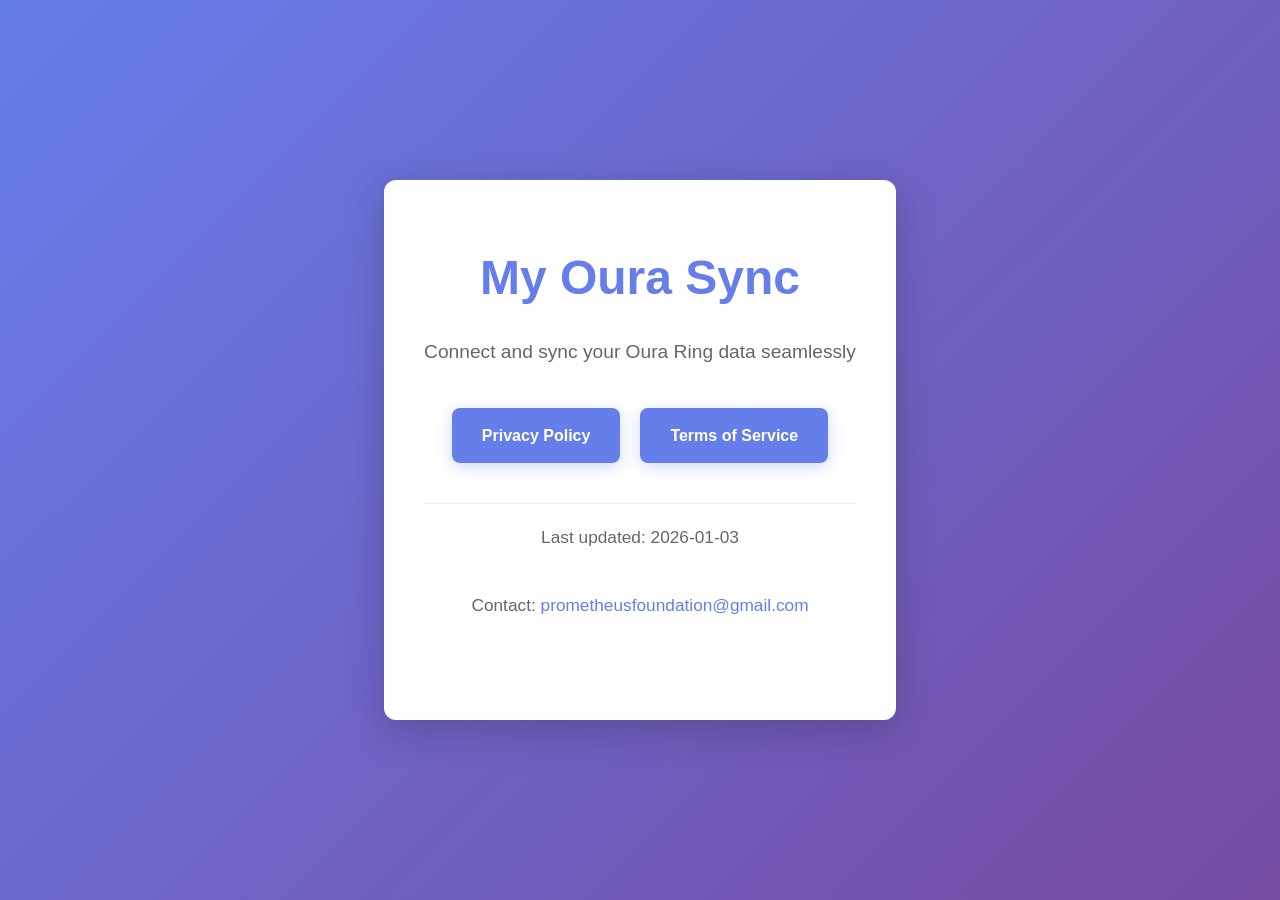
==== index.html @ f26ac32b "Add GitHub Pages with privacy policy, terms of service, and documentation Co-authored-by: MichaelSGr" ====
<!DOCTYPE html>
<html lang="en">
<head>
    <meta charset="UTF-8">
    <meta name="viewport" content="width=device-width, initial-scale=1.0">
    <title>My Oura Sync</title>
    <style>
        * {
            margin: 0;
            padding: 0;
            box-sizing: border-box;
        }
        
        body {
            font-family: -apple-system, BlinkMacSystemFont, 'Segoe UI', Roboto, Oxygen, Ubuntu, Cantarell, sans-serif;
            line-height: 1.6;
            color: #333;
            background: linear-gradient(135deg, #667eea 0%, #764ba2 100%);
            min-height: 100vh;
            display: flex;
            align-items: center;
            justify-content: center;
            padding: 20px;
        }
        
        .container {
            max-width: 800px;
            background: white;
            padding: 60px 40px;
            border-radius: 12px;
            box-shadow: 0 10px 40px rgba(0, 0, 0, 0.2);
            text-align: center;
        }
        
        h1 {
            color: #667eea;
            font-size: 3em;
            margin-bottom: 20px;
            font-weight: 700;
        }
        
        p {
            font-size: 1.2em;
            color: #666;
            margin-bottom: 40px;
        }
        
        .links {
            display: flex;
            gap: 20px;
            justify-content: center;
            flex-wrap: wrap;
        }
        
        .links a {
            display: inline-block;
            padding: 15px 30px;
            background: #667eea;
            color: white;
            text-decoration: none;
            border-radius: 8px;
            font-weight: 600;
            transition: all 0.3s ease;
            box-shadow: 0 4px 15px rgba(102, 126, 234, 0.3);
        }
        
        .links a:hover {
            background: #764ba2;
            transform: translateY(-2px);
            box-shadow: 0 6px 20px rgba(118, 75, 162, 0.4);
        }
        
        .footer {
            margin-top: 40px;
            padding-top: 20px;
            border-top: 1px solid #eee;
            color: #999;
            font-size: 0.9em;
        }
        
        .footer a {
            color: #667eea;
            text-decoration: none;
        }
        
        .footer a:hover {
            text-decoration: underline;
        }
    </style>
</head>
<body>
    <div class="container">
        <h1>My Oura Sync</h1>
        <p>Connect and sync your Oura Ring data seamlessly</p>
        
        <div class="links">
            <a href="privacy.html">Privacy Policy</a>
            <a href="terms.html">Terms of Service</a>
        </div>
        
        <div class="footer">
            <p>Last updated: 2026-01-03</p>
            <p>Contact: <a href="mailto:prometheusfoundation@gmail.com">prometheusfoundation@gmail.com</a></p>
        </div>
    </div>
</body>
</html>
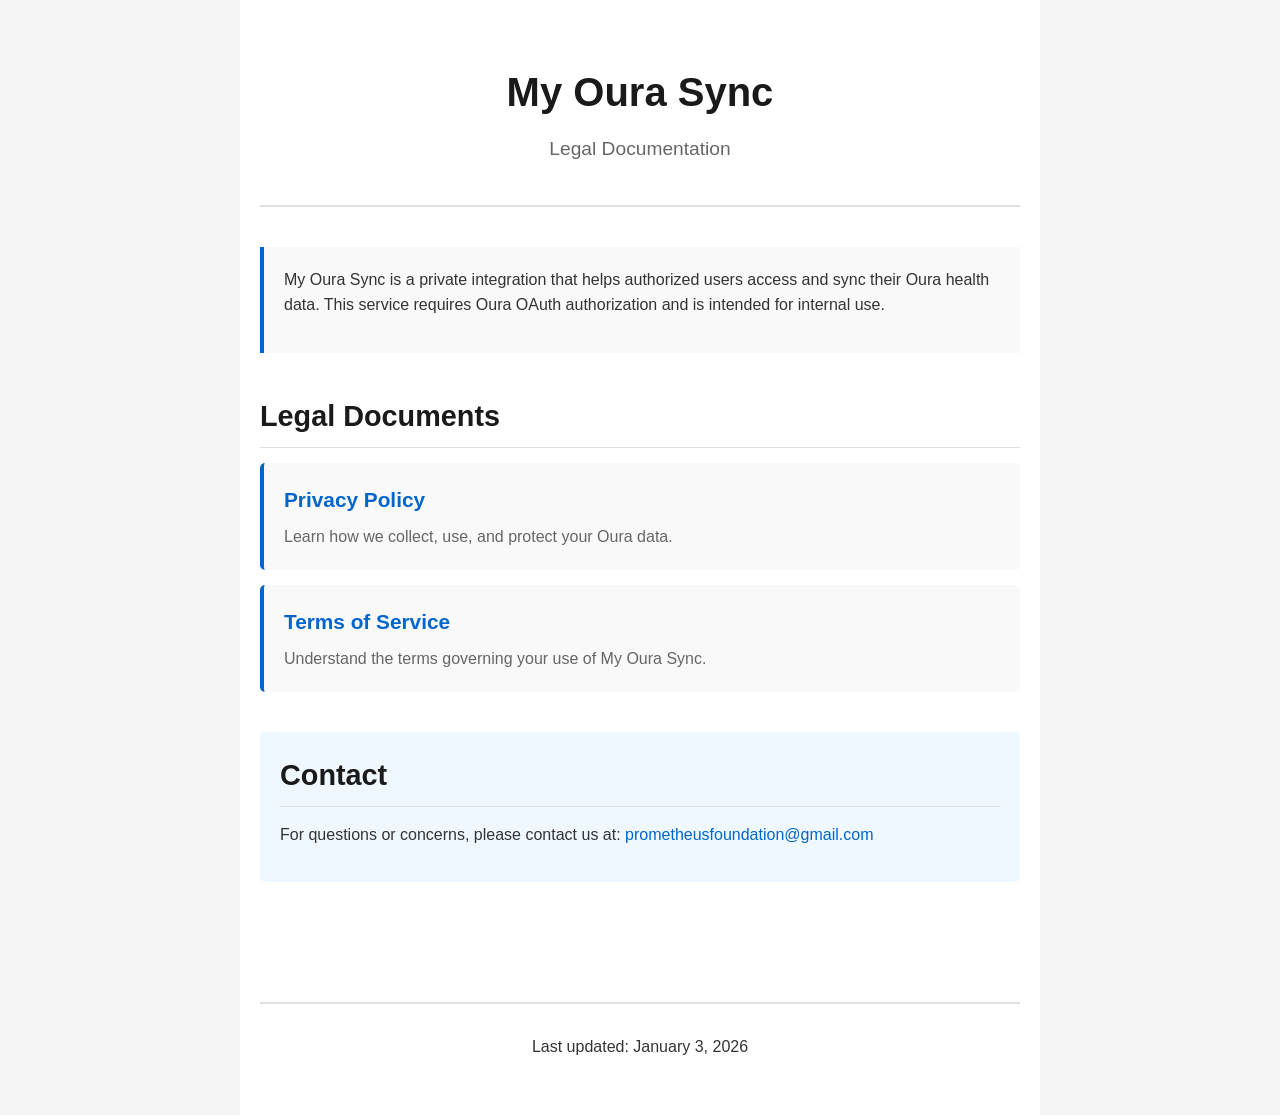
==== commit 8716abef: "Add complete GitHub Pages legal documentation project Co-authored-by: MichaelSGreen <25015120+Michae" ====
--- a/index.html
+++ b/index.html
@@ -3,105 +3,52 @@
 <head>
     <meta charset="UTF-8">
     <meta name="viewport" content="width=device-width, initial-scale=1.0">
-    <title>My Oura Sync</title>
-    <style>
-        * {
-            margin: 0;
-            padding: 0;
-            box-sizing: border-box;
-        }
-        
-        body {
-            font-family: -apple-system, BlinkMacSystemFont, 'Segoe UI', Roboto, Oxygen, Ubuntu, Cantarell, sans-serif;
-            line-height: 1.6;
-            color: #333;
-            background: linear-gradient(135deg, #667eea 0%, #764ba2 100%);
-            min-height: 100vh;
-            display: flex;
-            align-items: center;
-            justify-content: center;
-            padding: 20px;
-        }
-        
-        .container {
-            max-width: 800px;
-            background: white;
-            padding: 60px 40px;
-            border-radius: 12px;
-            box-shadow: 0 10px 40px rgba(0, 0, 0, 0.2);
-            text-align: center;
-        }
-        
-        h1 {
-            color: #667eea;
-            font-size: 3em;
-            margin-bottom: 20px;
-            font-weight: 700;
-        }
-        
-        p {
-            font-size: 1.2em;
-            color: #666;
-            margin-bottom: 40px;
-        }
-        
-        .links {
-            display: flex;
-            gap: 20px;
-            justify-content: center;
-            flex-wrap: wrap;
-        }
-        
-        .links a {
-            display: inline-block;
-            padding: 15px 30px;
-            background: #667eea;
-            color: white;
-            text-decoration: none;
-            border-radius: 8px;
-            font-weight: 600;
-            transition: all 0.3s ease;
-            box-shadow: 0 4px 15px rgba(102, 126, 234, 0.3);
-        }
-        
-        .links a:hover {
-            background: #764ba2;
-            transform: translateY(-2px);
-            box-shadow: 0 6px 20px rgba(118, 75, 162, 0.4);
-        }
-        
-        .footer {
-            margin-top: 40px;
-            padding-top: 20px;
-            border-top: 1px solid #eee;
-            color: #999;
-            font-size: 0.9em;
-        }
-        
-        .footer a {
-            color: #667eea;
-            text-decoration: none;
-        }
-        
-        .footer a:hover {
-            text-decoration: underline;
-        }
-    </style>
+    <meta name="description" content="My Oura Sync - Legal Documentation">
+    <title>My Oura Sync - Legal Documentation</title>
+    <link rel="stylesheet" href="styles.css">
 </head>
 <body>
     <div class="container">
-        <h1>My Oura Sync</h1>
-        <p>Connect and sync your Oura Ring data seamlessly</p>
-        
-        <div class="links">
-            <a href="privacy.html">Privacy Policy</a>
-            <a href="terms.html">Terms of Service</a>
-        </div>
-        
-        <div class="footer">
-            <p>Last updated: 2026-01-03</p>
-            <p>Contact: <a href="mailto:prometheusfoundation@gmail.com">prometheusfoundation@gmail.com</a></p>
-        </div>
+        <header>
+            <h1>My Oura Sync</h1>
+            <p class="subtitle">Legal Documentation</p>
+        </header>
+
+        <main>
+            <section class="intro">
+                <p>
+                    My Oura Sync is a private integration that helps authorized users 
+                    access and sync their Oura health data. This service requires Oura 
+                    OAuth authorization and is intended for internal use.
+                </p>
+            </section>
+
+            <section class="links">
+                <h2>Legal Documents</h2>
+                <ul>
+                    <li>
+                        <a href="privacy.html">Privacy Policy</a>
+                        <p>Learn how we collect, use, and protect your Oura data.</p>
+                    </li>
+                    <li>
+                        <a href="terms.html">Terms of Service</a>
+                        <p>Understand the terms governing your use of My Oura Sync.</p>
+                    </li>
+                </ul>
+            </section>
+
+            <section class="contact">
+                <h2>Contact</h2>
+                <p>
+                    For questions or concerns, please contact us at: 
+                    <a href="mailto:prometheusfoundation@gmail.com">prometheusfoundation@gmail.com</a>
+                </p>
+            </section>
+        </main>
+
+        <footer>
+            <p>Last updated: January 3, 2026</p>
+        </footer>
     </div>
 </body>
 </html>
--- a/styles.css
+++ b/styles.css
@@ -0,0 +1,259 @@
+/* Reset and Base Styles */
+* {
+    margin: 0;
+    padding: 0;
+    box-sizing: border-box;
+}
+
+body {
+    font-family: -apple-system, BlinkMacSystemFont, 'Segoe UI', 'Roboto', 'Helvetica Neue', Arial, sans-serif;
+    line-height: 1.6;
+    color: #333;
+    background-color: #f5f5f5;
+}
+
+/* Container */
+.container {
+    max-width: 800px;
+    margin: 0 auto;
+    padding: 20px;
+    background-color: #fff;
+    min-height: 100vh;
+}
+
+/* Header */
+header {
+    text-align: center;
+    padding: 40px 0 30px;
+    border-bottom: 2px solid #e0e0e0;
+    margin-bottom: 40px;
+}
+
+header h1 {
+    font-size: 2.5rem;
+    font-weight: 700;
+    color: #1a1a1a;
+    margin-bottom: 10px;
+}
+
+.subtitle {
+    font-size: 1.2rem;
+    color: #666;
+    margin-bottom: 10px;
+}
+
+.date {
+    font-size: 0.9rem;
+    color: #999;
+    font-style: italic;
+}
+
+/* Navigation */
+.breadcrumb {
+    padding: 20px 0;
+}
+
+.breadcrumb a {
+    color: #0066cc;
+    text-decoration: none;
+    font-size: 0.95rem;
+}
+
+.breadcrumb a:hover {
+    text-decoration: underline;
+}
+
+/* Main Content */
+main {
+    padding: 0 0 40px;
+}
+
+section {
+    margin-bottom: 40px;
+}
+
+h2 {
+    font-size: 1.8rem;
+    color: #1a1a1a;
+    margin-bottom: 15px;
+    padding-bottom: 8px;
+    border-bottom: 1px solid #e0e0e0;
+}
+
+h3 {
+    font-size: 1.3rem;
+    color: #333;
+    margin-top: 20px;
+    margin-bottom: 10px;
+}
+
+p {
+    margin-bottom: 15px;
+}
+
+/* Links */
+a {
+    color: #0066cc;
+    text-decoration: none;
+}
+
+a:hover {
+    text-decoration: underline;
+}
+
+/* Lists */
+ul {
+    margin-left: 30px;
+    margin-bottom: 15px;
+}
+
+li {
+    margin-bottom: 10px;
+}
+
+/* Special Sections */
+.intro {
+    background-color: #f9f9f9;
+    padding: 20px;
+    border-left: 4px solid #0066cc;
+    margin-bottom: 30px;
+}
+
+.links {
+    margin-top: 40px;
+}
+
+.links ul {
+    list-style: none;
+    margin-left: 0;
+}
+
+.links li {
+    background-color: #f9f9f9;
+    padding: 20px;
+    margin-bottom: 15px;
+    border-radius: 5px;
+    border-left: 4px solid #0066cc;
+}
+
+.links li a {
+    font-size: 1.3rem;
+    font-weight: 600;
+    color: #0066cc;
+    display: block;
+    margin-bottom: 8px;
+}
+
+.links li p {
+    color: #666;
+    margin-bottom: 0;
+}
+
+.contact {
+    background-color: #f0f8ff;
+    padding: 20px;
+    border-radius: 5px;
+    margin-top: 30px;
+}
+
+.contact-email {
+    font-size: 1.1rem;
+    font-weight: 600;
+}
+
+/* Footer */
+footer {
+    text-align: center;
+    padding: 30px 0 20px;
+    border-top: 2px solid #e0e0e0;
+    margin-top: 40px;
+}
+
+.footer-nav {
+    margin-bottom: 15px;
+}
+
+.footer-nav a {
+    color: #0066cc;
+    text-decoration: none;
+    margin: 0 10px;
+}
+
+.footer-nav a:hover {
+    text-decoration: underline;
+}
+
+.footer-nav .separator {
+    color: #999;
+}
+
+.copyright {
+    font-size: 0.9rem;
+    color: #999;
+}
+
+/* Responsive Design */
+@media (max-width: 768px) {
+    .container {
+        padding: 15px;
+    }
+
+    header h1 {
+        font-size: 2rem;
+    }
+
+    .subtitle {
+        font-size: 1.1rem;
+    }
+
+    h2 {
+        font-size: 1.5rem;
+    }
+
+    h3 {
+        font-size: 1.2rem;
+    }
+
+    ul {
+        margin-left: 20px;
+    }
+
+    .links li a {
+        font-size: 1.2rem;
+    }
+}
+
+@media (max-width: 480px) {
+    header {
+        padding: 30px 0 20px;
+    }
+
+    header h1 {
+        font-size: 1.75rem;
+    }
+
+    .subtitle {
+        font-size: 1rem;
+    }
+
+    h2 {
+        font-size: 1.3rem;
+    }
+
+    section {
+        margin-bottom: 30px;
+    }
+
+    .intro, .links li {
+        padding: 15px;
+    }
+
+    .footer-nav a {
+        display: block;
+        margin: 5px 0;
+    }
+
+    .footer-nav .separator {
+        display: none;
+    }
+}
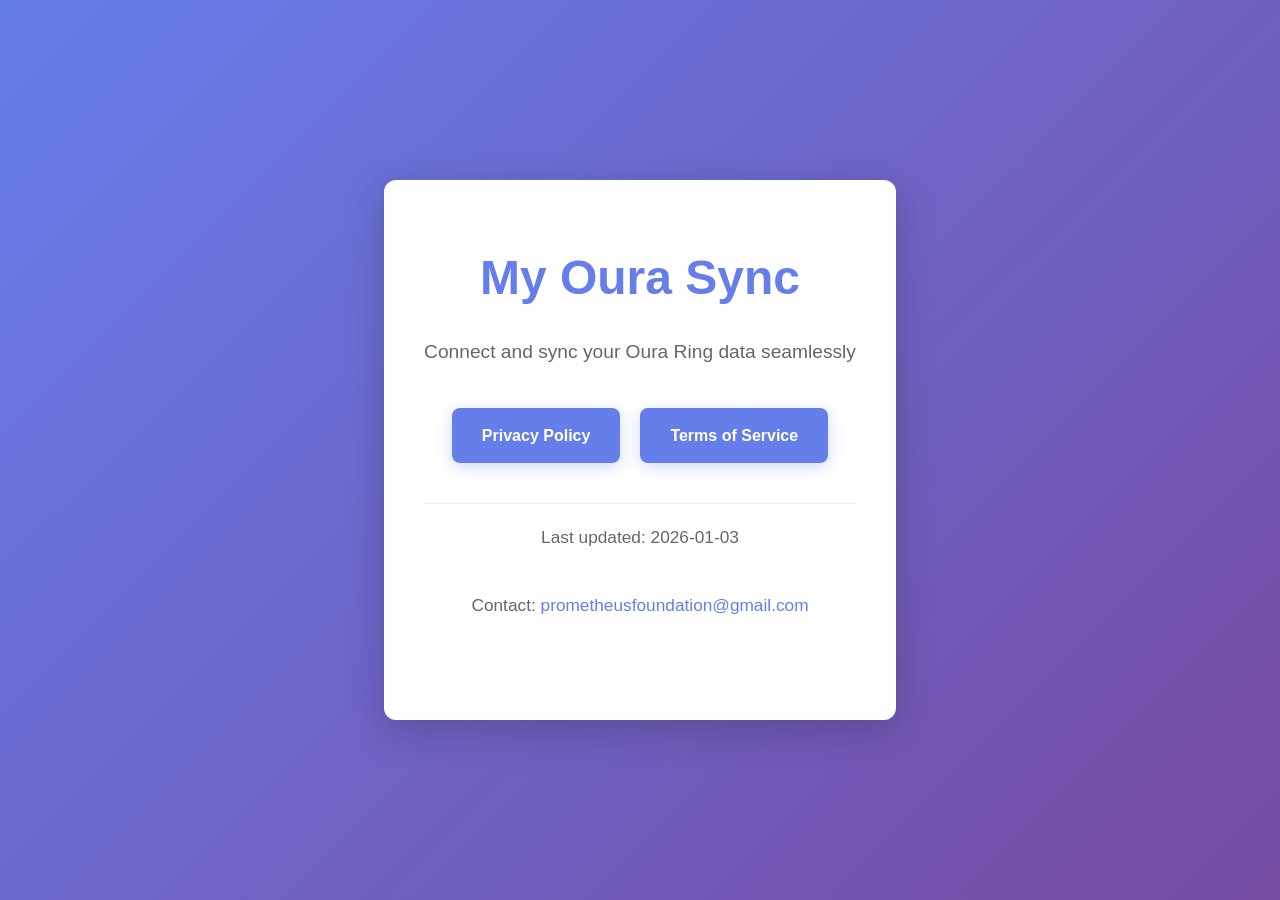
==== commit eee9ac36: "Merge 3068c215aa6a3d90b7e7e586124713746912e5b9 into 66895689fcd3843f798e90a2b6ae1b764dda83f5" ====
--- a/index.html
+++ b/index.html
@@ -3,52 +3,105 @@
 <head>
     <meta charset="UTF-8">
     <meta name="viewport" content="width=device-width, initial-scale=1.0">
-    <meta name="description" content="My Oura Sync - Legal Documentation">
-    <title>My Oura Sync - Legal Documentation</title>
-    <link rel="stylesheet" href="styles.css">
+    <title>My Oura Sync</title>
+    <style>
+        * {
+            margin: 0;
+            padding: 0;
+            box-sizing: border-box;
+        }
+        
+        body {
+            font-family: -apple-system, BlinkMacSystemFont, 'Segoe UI', Roboto, Oxygen, Ubuntu, Cantarell, sans-serif;
+            line-height: 1.6;
+            color: #333;
+            background: linear-gradient(135deg, #667eea 0%, #764ba2 100%);
+            min-height: 100vh;
+            display: flex;
+            align-items: center;
+            justify-content: center;
+            padding: 20px;
+        }
+        
+        .container {
+            max-width: 800px;
+            background: white;
+            padding: 60px 40px;
+            border-radius: 12px;
+            box-shadow: 0 10px 40px rgba(0, 0, 0, 0.2);
+            text-align: center;
+        }
+        
+        h1 {
+            color: #667eea;
+            font-size: 3em;
+            margin-bottom: 20px;
+            font-weight: 700;
+        }
+        
+        p {
+            font-size: 1.2em;
+            color: #666;
+            margin-bottom: 40px;
+        }
+        
+        .links {
+            display: flex;
+            gap: 20px;
+            justify-content: center;
+            flex-wrap: wrap;
+        }
+        
+        .links a {
+            display: inline-block;
+            padding: 15px 30px;
+            background: #667eea;
+            color: white;
+            text-decoration: none;
+            border-radius: 8px;
+            font-weight: 600;
+            transition: all 0.3s ease;
+            box-shadow: 0 4px 15px rgba(102, 126, 234, 0.3);
+        }
+        
+        .links a:hover {
+            background: #764ba2;
+            transform: translateY(-2px);
+            box-shadow: 0 6px 20px rgba(118, 75, 162, 0.4);
+        }
+        
+        .footer {
+            margin-top: 40px;
+            padding-top: 20px;
+            border-top: 1px solid #eee;
+            color: #999;
+            font-size: 0.9em;
+        }
+        
+        .footer a {
+            color: #667eea;
+            text-decoration: none;
+        }
+        
+        .footer a:hover {
+            text-decoration: underline;
+        }
+    </style>
 </head>
 <body>
     <div class="container">
-        <header>
-            <h1>My Oura Sync</h1>
-            <p class="subtitle">Legal Documentation</p>
-        </header>
-
-        <main>
-            <section class="intro">
-                <p>
-                    My Oura Sync is a private integration that helps authorized users 
-                    access and sync their Oura health data. This service requires Oura 
-                    OAuth authorization and is intended for internal use.
-                </p>
-            </section>
-
-            <section class="links">
-                <h2>Legal Documents</h2>
-                <ul>
-                    <li>
-                        <a href="privacy.html">Privacy Policy</a>
-                        <p>Learn how we collect, use, and protect your Oura data.</p>
-                    </li>
-                    <li>
-                        <a href="terms.html">Terms of Service</a>
-                        <p>Understand the terms governing your use of My Oura Sync.</p>
-                    </li>
-                </ul>
-            </section>
-
-            <section class="contact">
-                <h2>Contact</h2>
-                <p>
-                    For questions or concerns, please contact us at: 
-                    <a href="mailto:prometheusfoundation@gmail.com">prometheusfoundation@gmail.com</a>
-                </p>
-            </section>
-        </main>
-
-        <footer>
-            <p>Last updated: January 3, 2026</p>
-        </footer>
+        <h1>My Oura Sync</h1>
+        <p>Connect and sync your Oura Ring data seamlessly</p>
+        
+        <div class="links">
+            <a href="privacy.html">Privacy Policy</a>
+            <a href="terms.html">Terms of Service</a>
+        </div>
+        
+        <div class="footer">
+            <p>Last updated: 2026-01-03</p>
+            <p>Contact: <a href="mailto:prometheusfoundation@gmail.com">prometheusfoundation@gmail.com</a></p>
+        </div>
     </div>
 </body>
 </html>
